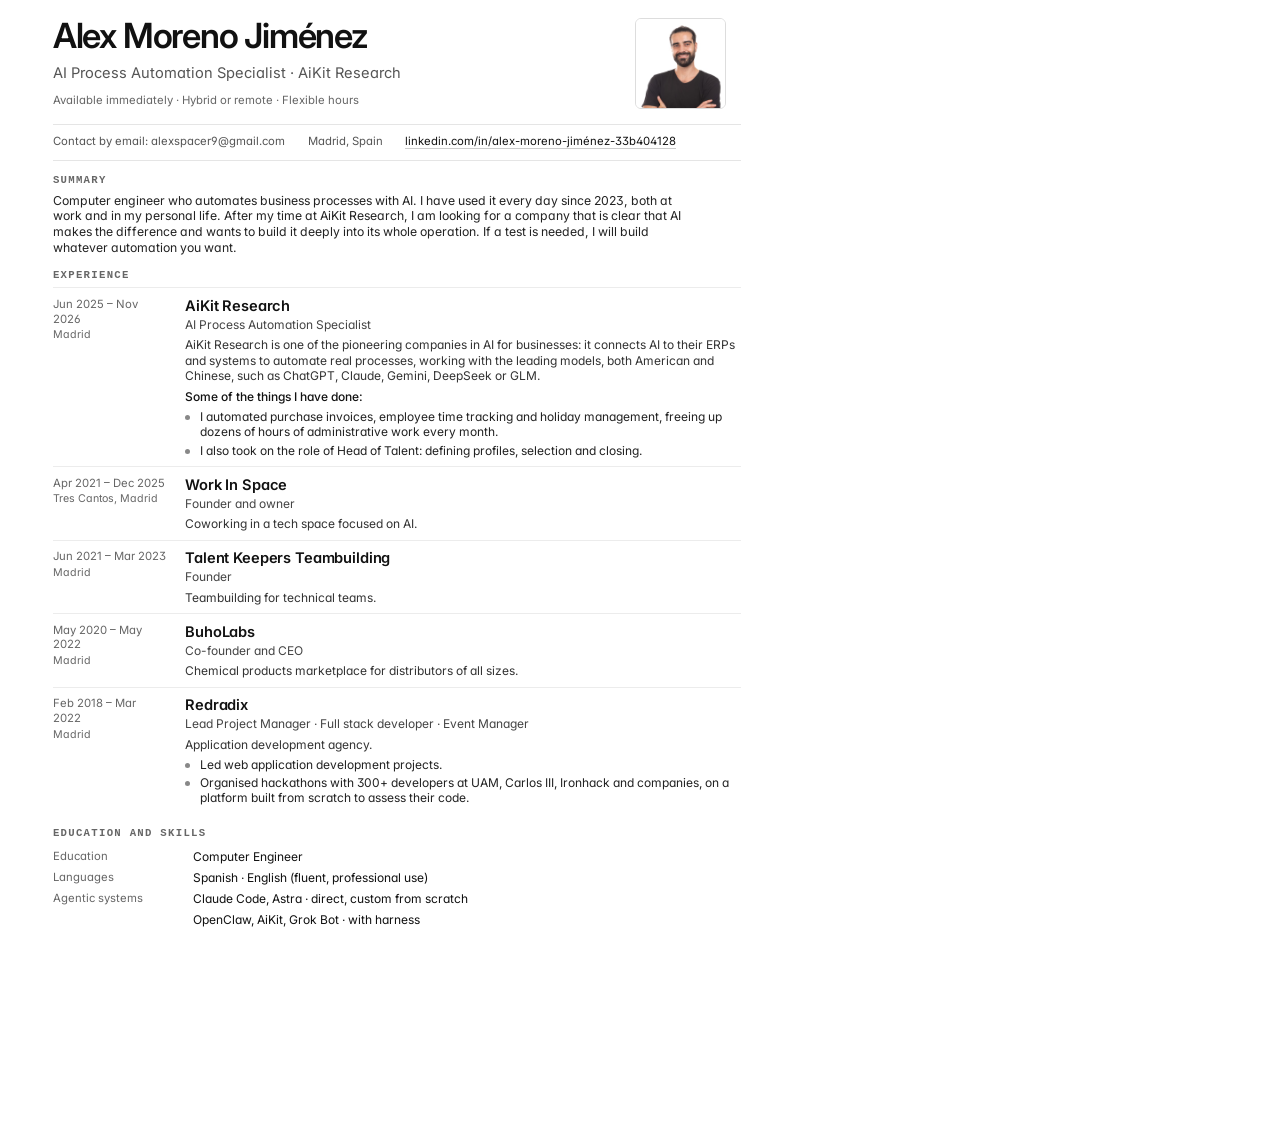
==== cv/cv-en.html @ 7211baa2 "Initial: CV + web estilo linear" ====
<!DOCTYPE html><html lang="en"><head><meta charset="utf-8">
<title>Alex Moreno Jiménez – CV</title><style>@font-face{font-family:Inter;src:url(../fonts/Inter.ttf);font-weight:100 900}
@page{size:210mm 297mm;margin:0}
*{box-sizing:border-box;margin:0;padding:0}
html,body{margin:0;background:#fff}
.page{width:210mm;min-height:297mm;padding:14mm 14mm 12mm;font-family:Inter,sans-serif;color:#111;font-feature-settings:"ss01","cv11";position:relative}
.band{height:3px;background:#111;margin:-14mm -14mm 10mm;width:calc(100% + 28mm)}
header{display:grid;grid-template-columns:1fr 28mm;gap:8mm;align-items:start;padding-bottom:6mm;border-bottom:1px solid #e5e5e5}
h1{font-size:29pt;font-weight:600;letter-spacing:-.035em;line-height:1.0}
.tit{font-size:11pt;color:#555;margin-top:3mm;font-weight:400}
.av{font-size:8.5pt;color:#666;margin-top:3mm}
.ph{width:28mm;height:28mm;border-radius:6px;object-fit:cover;border:1px solid #ddd}
.ct{display:flex;flex-wrap:wrap;gap:4mm 6mm;font-size:8.5pt;color:#555;padding:3.5mm 0 5mm;border-bottom:1px solid #e5e5e5}
.ct a{color:#111;text-decoration:none;border-bottom:1px solid #ccc}
h2{font-size:8pt;font-weight:600;letter-spacing:.12em;text-transform:uppercase;color:#666;margin:5mm 0 2.5mm;font-family:ui-monospace,Menlo,monospace}
.perfil{font-size:9.8pt;line-height:1.32;color:#222;max-width:170mm}
article{display:grid;grid-template-columns:30mm 1fr;gap:5mm;padding:3.2mm 0;border-top:1px solid #ececec}
.d{font-size:8.5pt;color:#666;line-height:1.3}.d span{display:block;font-size:8pt;margin-top:.5mm}
h3{font-size:11pt;font-weight:600;letter-spacing:-.01em}
.rol{font-size:9pt;color:#444;margin:.5mm 0 1.5mm}
.desc{font-size:9.5pt;line-height:1.32;color:#333}
.intro{font-size:9.5pt;font-weight:500;margin-top:1.5mm}
ul{margin-top:1.2mm;list-style:none}
li{position:relative;padding-left:4mm;font-size:9.5pt;line-height:1.32;margin-top:.8mm;color:#222}
li:before{content:"";position:absolute;left:0;top:1.6mm;width:1.4mm;height:1.4mm;border-radius:50%;background:#888}
.kv{display:grid;grid-template-columns:34mm 1fr;gap:3mm;padding:1.2mm 0;font-size:9.5pt}
.kv .d{color:#666;font-size:8.5pt}


/* compact to fit A4 single page */
.page{padding-top:11mm!important;padding-bottom:10mm!important}
header,.hdr{padding-bottom:4mm!important}
.ct{padding-top:2.5mm!important;padding-bottom:3mm!important}
h2{margin:3.5mm 0 1.8mm!important}
article{padding:2.2mm 0!important}
.perfil{font-size:9.2pt!important;line-height:1.28!important}
.desc,.intro,li{font-size:9pt!important;line-height:1.28!important}
.kv{padding:.8mm 0!important;font-size:9pt!important}
h1{font-size:26pt!important}
.ph{width:24mm!important;height:24mm!important}
.band{margin-bottom:7mm!important}
.hdr{padding-top:9mm!important;padding-bottom:8mm!important}
.body{padding-top:4mm!important}
</style></head><body>
<div class="page"><div class="band"></div><header><div><h1>Alex Moreno Jiménez</h1><p class="tit">AI Process Automation Specialist · AiKit Research</p><p class="av">Available immediately · Hybrid or remote · Flexible hours</p></div>
<img class="ph" src="../foto.jpg" alt="Alex Moreno Jiménez"></header>
<div class="ct"><span>Contact by email: alexspacer9@gmail.com</span><span>Madrid, Spain</span><span><a href="https://www.linkedin.com/in/alex-moreno-jiménez-33b404128/">linkedin.com/in/alex-moreno-jiménez-33b404128</a></span></div>
<section><h2>Summary</h2><p class="perfil">Computer engineer who automates business processes with AI. I have used it every day since 2023, both at work and in my personal life. After my time at AiKit Research, I am looking for a company that is clear that AI makes the difference and wants to build it deeply into its whole operation. If a test is needed, I will build whatever automation you want.</p></section>
<section class="exp"><h2>Experience</h2><article><div class="d">Jun 2025 – Nov 2026<span>Madrid</span></div><div><h3>AiKit Research</h3><p class="rol">AI Process Automation Specialist</p><p class="desc">AiKit Research is one of the pioneering companies in AI for businesses: it connects AI to their ERPs and systems to automate real processes, working with the leading models, both American and Chinese, such as ChatGPT, Claude, Gemini, DeepSeek or GLM.</p><p class="intro">Some of the things I have done:</p><ul><li>I automated purchase invoices, employee time tracking and holiday management, freeing up dozens of hours of administrative work every month.</li><li>I also took on the role of Head of Talent: defining profiles, selection and closing.</li></ul></div></article><article><div class="d">Apr 2021 – Dec 2025<span>Tres Cantos, Madrid</span></div><div><h3>Work In Space</h3><p class="rol">Founder and owner</p><p class="desc">Coworking in a tech space focused on AI.</p></div></article><article><div class="d">Jun 2021 – Mar 2023<span>Madrid</span></div><div><h3>Talent Keepers Teambuilding</h3><p class="rol">Founder</p><p class="desc">Teambuilding for technical teams.</p></div></article><article><div class="d">May 2020 – May 2022<span>Madrid</span></div><div><h3>BuhoLabs</h3><p class="rol">Co-founder and CEO</p><p class="desc">Chemical products marketplace for distributors of all sizes.</p></div></article><article><div class="d">Feb 2018 – Mar 2022<span>Madrid</span></div><div><h3>Redradix</h3><p class="rol">Lead Project Manager · Full stack developer · Event Manager</p><p class="desc">Application development agency.</p><ul><li>Led web application development projects.</li><li>Organised hackathons with 300+ developers at UAM, Carlos III, Ironhack and companies, on a platform built from scratch to assess their code.</li></ul></div></article></section>
<section><h2>Education and skills</h2><div class="kv"><div class="d">Education</div><div>Computer Engineer</div></div><div class="kv"><div class="d">Languages</div><div>Spanish · English (fluent, professional use)</div></div><div class="kv"><div class="d">Agentic systems</div><div>Claude Code, Astra · direct, custom from scratch</div></div><div class="kv"><div class="d"></div><div>OpenClaw, AiKit, Grok Bot · with harness</div></div></section>
</div></body></html>
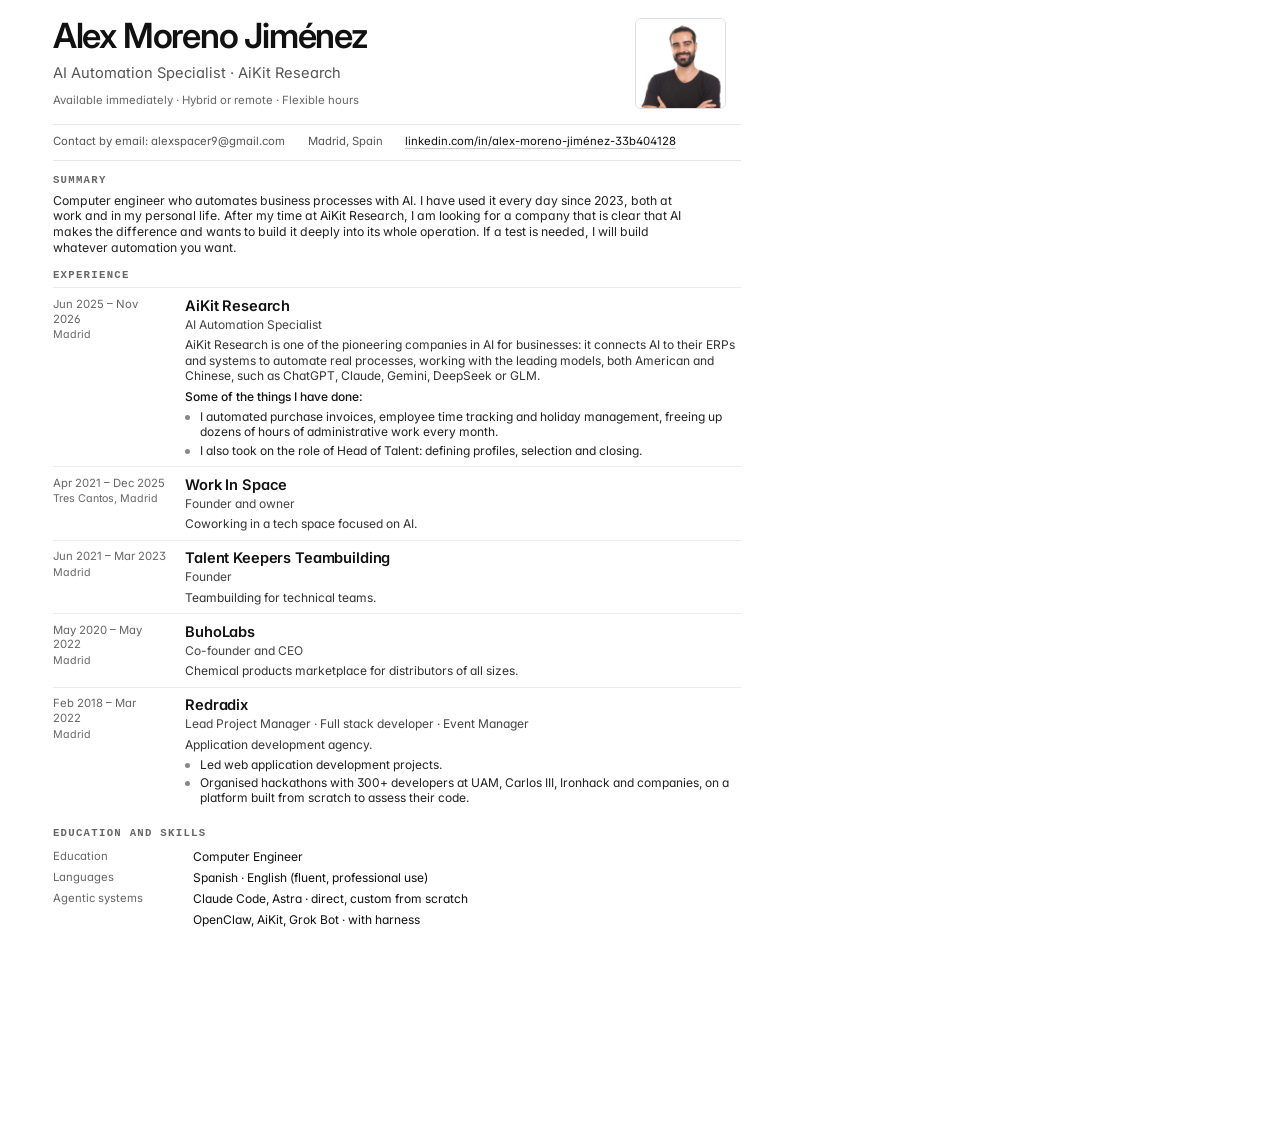
==== commit be71b9a1: "Titular: AI Automation Specialist (inbound)" ====
--- a/cv/cv-en.html
+++ b/cv/cv-en.html
@@ -42,10 +42,10 @@
 .hdr{padding-top:9mm!important;padding-bottom:8mm!important}
 .body{padding-top:4mm!important}
 </style></head><body>
-<div class="page"><div class="band"></div><header><div><h1>Alex Moreno Jiménez</h1><p class="tit">AI Process Automation Specialist · AiKit Research</p><p class="av">Available immediately · Hybrid or remote · Flexible hours</p></div>
+<div class="page"><div class="band"></div><header><div><h1>Alex Moreno Jiménez</h1><p class="tit">AI Automation Specialist · AiKit Research</p><p class="av">Available immediately · Hybrid or remote · Flexible hours</p></div>
 <img class="ph" src="../foto.jpg" alt="Alex Moreno Jiménez"></header>
 <div class="ct"><span>Contact by email: alexspacer9@gmail.com</span><span>Madrid, Spain</span><span><a href="https://www.linkedin.com/in/alex-moreno-jiménez-33b404128/">linkedin.com/in/alex-moreno-jiménez-33b404128</a></span></div>
 <section><h2>Summary</h2><p class="perfil">Computer engineer who automates business processes with AI. I have used it every day since 2023, both at work and in my personal life. After my time at AiKit Research, I am looking for a company that is clear that AI makes the difference and wants to build it deeply into its whole operation. If a test is needed, I will build whatever automation you want.</p></section>
-<section class="exp"><h2>Experience</h2><article><div class="d">Jun 2025 – Nov 2026<span>Madrid</span></div><div><h3>AiKit Research</h3><p class="rol">AI Process Automation Specialist</p><p class="desc">AiKit Research is one of the pioneering companies in AI for businesses: it connects AI to their ERPs and systems to automate real processes, working with the leading models, both American and Chinese, such as ChatGPT, Claude, Gemini, DeepSeek or GLM.</p><p class="intro">Some of the things I have done:</p><ul><li>I automated purchase invoices, employee time tracking and holiday management, freeing up dozens of hours of administrative work every month.</li><li>I also took on the role of Head of Talent: defining profiles, selection and closing.</li></ul></div></article><article><div class="d">Apr 2021 – Dec 2025<span>Tres Cantos, Madrid</span></div><div><h3>Work In Space</h3><p class="rol">Founder and owner</p><p class="desc">Coworking in a tech space focused on AI.</p></div></article><article><div class="d">Jun 2021 – Mar 2023<span>Madrid</span></div><div><h3>Talent Keepers Teambuilding</h3><p class="rol">Founder</p><p class="desc">Teambuilding for technical teams.</p></div></article><article><div class="d">May 2020 – May 2022<span>Madrid</span></div><div><h3>BuhoLabs</h3><p class="rol">Co-founder and CEO</p><p class="desc">Chemical products marketplace for distributors of all sizes.</p></div></article><article><div class="d">Feb 2018 – Mar 2022<span>Madrid</span></div><div><h3>Redradix</h3><p class="rol">Lead Project Manager · Full stack developer · Event Manager</p><p class="desc">Application development agency.</p><ul><li>Led web application development projects.</li><li>Organised hackathons with 300+ developers at UAM, Carlos III, Ironhack and companies, on a platform built from scratch to assess their code.</li></ul></div></article></section>
+<section class="exp"><h2>Experience</h2><article><div class="d">Jun 2025 – Nov 2026<span>Madrid</span></div><div><h3>AiKit Research</h3><p class="rol">AI Automation Specialist</p><p class="desc">AiKit Research is one of the pioneering companies in AI for businesses: it connects AI to their ERPs and systems to automate real processes, working with the leading models, both American and Chinese, such as ChatGPT, Claude, Gemini, DeepSeek or GLM.</p><p class="intro">Some of the things I have done:</p><ul><li>I automated purchase invoices, employee time tracking and holiday management, freeing up dozens of hours of administrative work every month.</li><li>I also took on the role of Head of Talent: defining profiles, selection and closing.</li></ul></div></article><article><div class="d">Apr 2021 – Dec 2025<span>Tres Cantos, Madrid</span></div><div><h3>Work In Space</h3><p class="rol">Founder and owner</p><p class="desc">Coworking in a tech space focused on AI.</p></div></article><article><div class="d">Jun 2021 – Mar 2023<span>Madrid</span></div><div><h3>Talent Keepers Teambuilding</h3><p class="rol">Founder</p><p class="desc">Teambuilding for technical teams.</p></div></article><article><div class="d">May 2020 – May 2022<span>Madrid</span></div><div><h3>BuhoLabs</h3><p class="rol">Co-founder and CEO</p><p class="desc">Chemical products marketplace for distributors of all sizes.</p></div></article><article><div class="d">Feb 2018 – Mar 2022<span>Madrid</span></div><div><h3>Redradix</h3><p class="rol">Lead Project Manager · Full stack developer · Event Manager</p><p class="desc">Application development agency.</p><ul><li>Led web application development projects.</li><li>Organised hackathons with 300+ developers at UAM, Carlos III, Ironhack and companies, on a platform built from scratch to assess their code.</li></ul></div></article></section>
 <section><h2>Education and skills</h2><div class="kv"><div class="d">Education</div><div>Computer Engineer</div></div><div class="kv"><div class="d">Languages</div><div>Spanish · English (fluent, professional use)</div></div><div class="kv"><div class="d">Agentic systems</div><div>Claude Code, Astra · direct, custom from scratch</div></div><div class="kv"><div class="d"></div><div>OpenClaw, AiKit, Grok Bot · with harness</div></div></section>
 </div></body></html>
